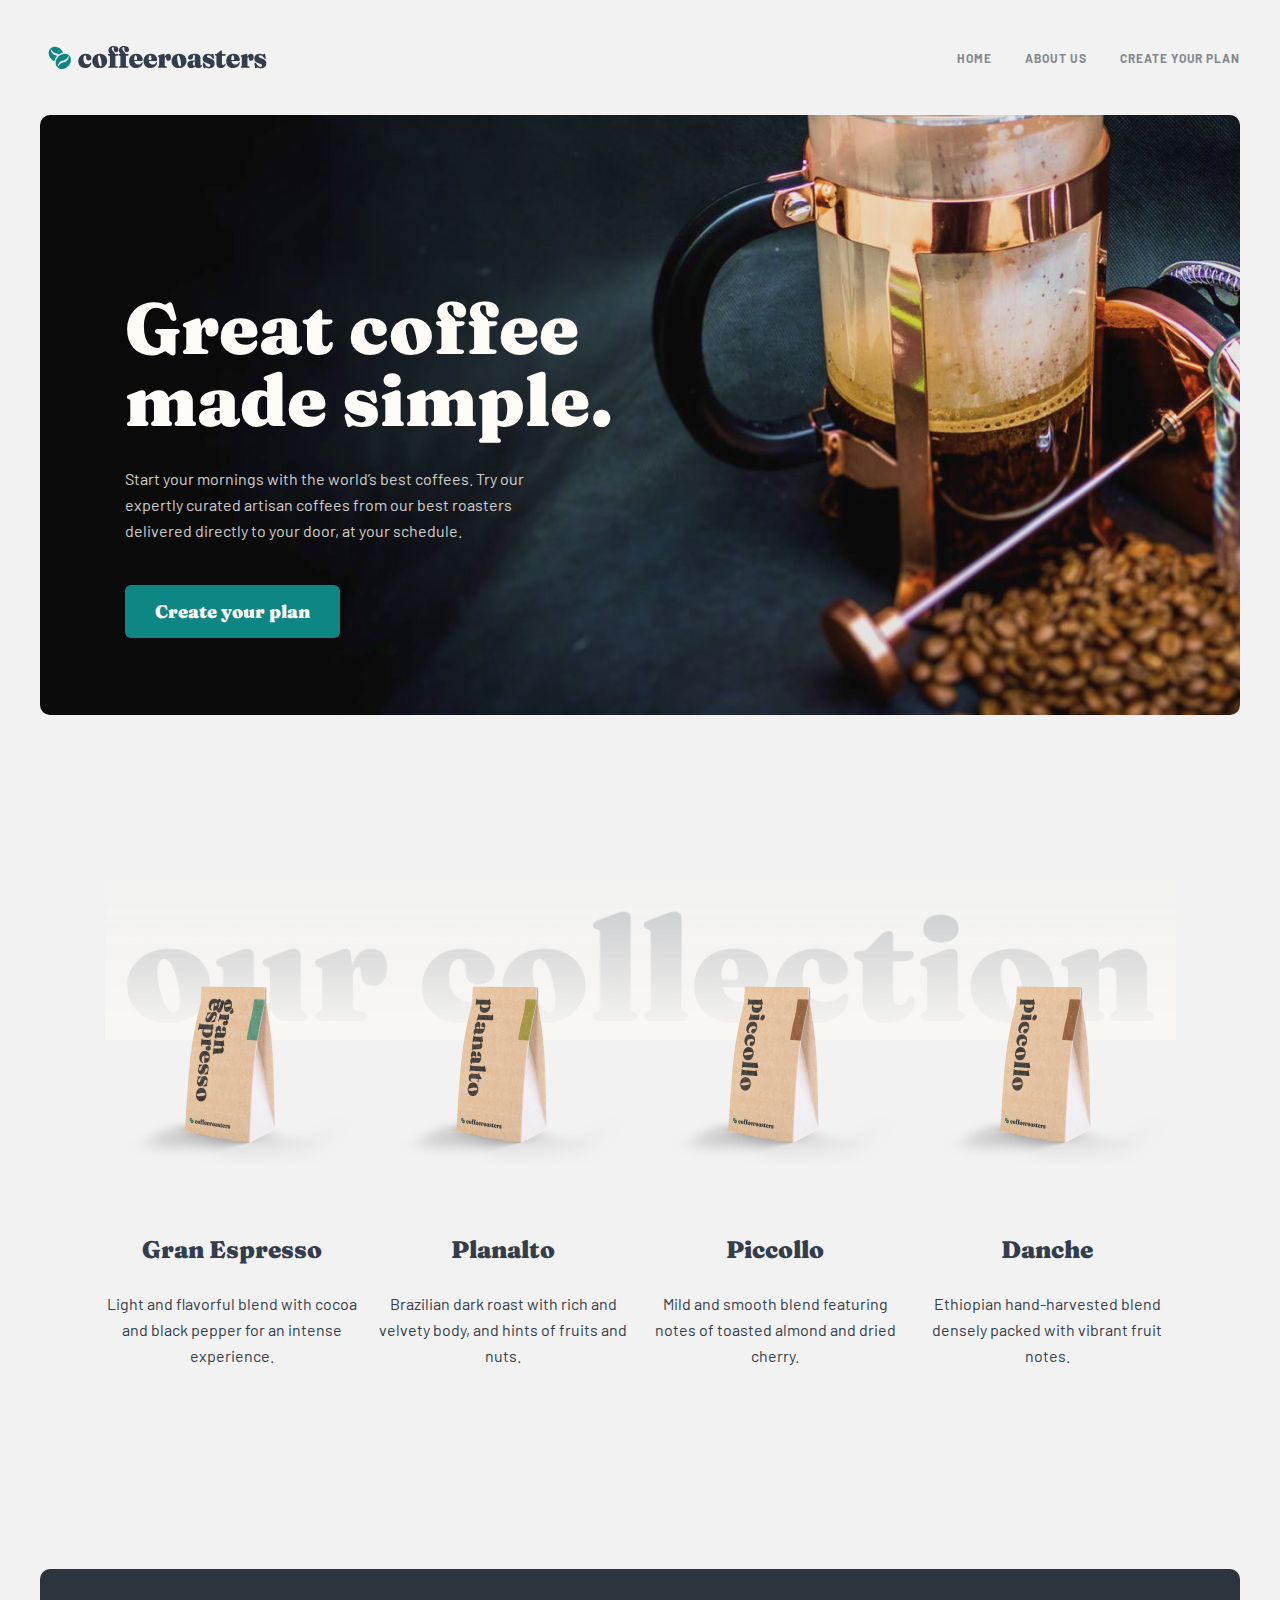
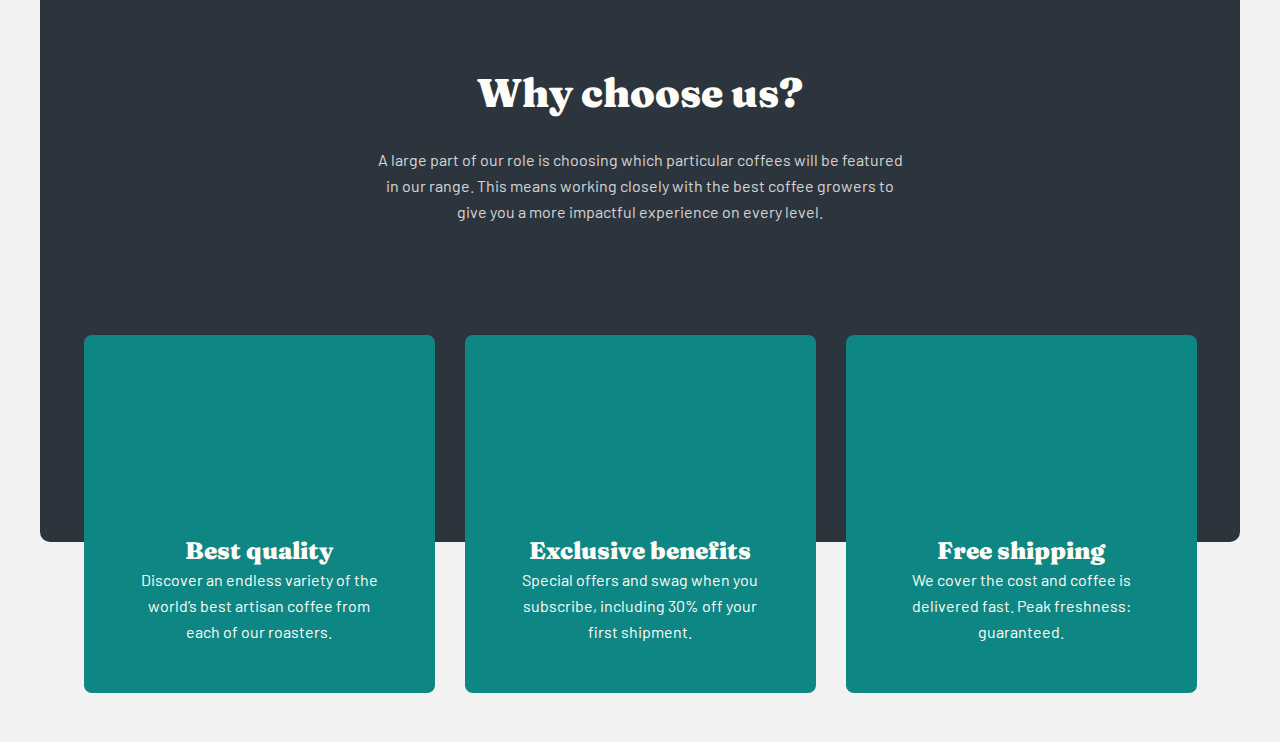
==== index.html @ f2a1e5f5 "Frist commit" ====
<!DOCTYPE html>
<html lang="en">
<head>
    <meta charset="UTF-8">
    <meta http-equiv="X-UA-Compatible" content="IE=edge">
    <meta name="viewport" content="width=device-width, initial-scale=1.0">
    <link rel="stylesheet" href="./css/style.css">
    <title>Document</title>
</head>
<body>
    <header class="side-header">
        <section class="header-section">
            <div class="container">
                <div class="header-container">
                    <div class="header-logo-wrapper">
                        <a class="header-logo-link" href="#"><img class="header-logo-img" src="./image/logo.svg" alt="side logo" width="235" height="25"></a>
                    </div>
        
                    <nav class="header-nav">
                        <ul class="header-list">
                            <li class="header-item"><a class="header-nav-link" href="#">HOME</a></li>
                            <li class="header-item"><a class="header-nav-link" href="#">ABOUT US</a></li>
                            <li class="header-item"><a class="header-nav-link" href="#">Create your plan</a></li>
                        </ul>
                    </nav>
                </div>
            </div>
        </section>
    </header>
    
    <main class="main">
        <section class="hero-section">
            <div class="container">
                <div class="hero-container">
                    <div class="hero-right">
                        <h2 class="hero-heading">Great coffee made simple.</h2>

                        <p class="hero-text">Start your mornings with the world’s best coffees. Try our expertly curated artisan coffees from our best roasters delivered directly to your door, at your schedule.</p>

                        <div class="hero-link-wrapper">
                            <a class="hero-link" href="#">Create your plan</a>
                        </div>
                    </div>
                </div>
            </div>
        </section>

        <section class="collection-section">
            <div class="container">
                <div class="collection-container">
                    <div class="collection-list-wrapper">
                        <div class="collection-bgi-img"></div>

                        <ul class="collection-list">
                            <li class="collection-item">
                                <img class="collection-img" src="./image/gran-e..png" alt="coffe photo" width="255" height="193">
    
                                <div class="collection-wrapper">
                                    <h3 class="collection-heading">Gran Espresso</h3>
    
                                    <p class="collection-text">Light and flavorful blend with cocoa and black pepper for an intense experience.</p>
                                </div>
                            </li>
    
                            <li class="collection-item">
                                <img class="collection-img" src="./image/planalto.png" alt="coffe photo" width="256" height="193">
    
                                <div class="collection-wrapper">
                                    <h3 class="collection-heading">Planalto</h3>
    
                                    <p class="collection-text">Brazilian dark roast with rich and velvety body, and hints of fruits and nuts.</p>
                                </div>
                            </li>
    
                            <li class="collection-item">
                                <img class="collection-img" src="./image/picollo.png" alt="coffe photo" width="256" height="193">
    
                                <div class="collection-wrapper">
                                    <h3 class="collection-heading">Piccollo</h3>
    
                                    <p class="collection-text">Mild and smooth blend featuring notes of toasted almond and dried cherry.</p>
                                </div>
                            </li>
    
                            <li class="collection-item">
                                <img class="collection-img" src="./image/picollo.png" alt="coffe photo" width="256" height="193">
    
                                <div class="collection-wrapper">
                                    <h3 class="collection-heading">Danche</h3>
    
                                    <p class="collection-text">Ethiopian hand-harvested blend densely packed with vibrant fruit notes.</p>
                                </div>
                            </li>
                        </ul>
                    </div>
                </div>
            </div>
        </section>

        <section class="choose-us">
            <div class="container">
                <div class="choose-us-container">
                    <div class="choose-us-wrapper">
                        <h2 class="choose-us-heading">Why choose us?</h2>

                        <p class="choose-us-text">A large part of our role is choosing which particular coffees will be featured in our range. This means working closely with the best coffee growers to give you a more impactful experience on every level.</p>
                    </div>

                    <ul class="choose-us-list">
                        <li class="choose-us-item">
                            <div class="choose-us-item-wrapper">
                                <h3 class="choose-us-item-heading">Best quality</h3>

                                <p class="choose-us-item-text">Discover an endless variety of the world’s best artisan coffee from each of our roasters.</p>
                            </div>
                        </li>

                        <li class="choose-us-item">
                            <div class="choose-us-item-wrapper">
                                <h3 class="choose-us-item-heading">Exclusive benefits</h3>

                                <p class="choose-us-item-text">Special offers and swag when you subscribe, including 30% off your first shipment.</p>
                            </div>
                        </li>

                        <li class="choose-us-item">
                            <div class="choose-us-item-wrapper">
                                <h3 class="choose-us-item-heading">Free shipping</h3>

                                <p class="choose-us-item-text">We cover the cost and coffee is delivered fast. Peak freshness: guaranteed.</p>
                            </div>
                        </li>
                    </ul>
                </div>
            </div>
        </section>
    </main>
</body>
</html>
---- css/style.css ----
*{
     box-sizing: border-box;
 }

@font-face {
    font-family: 'Fraunces';
    font:swap;
    font-style: normal;
    font-weight: 400;
    src: url('../fonts/fraunces-v22-latin-regular.woff2') format('woff2'), 
         url('../fonts/fraunces-v22-latin-regular.woff') format('woff');
  }

  @font-face {
    font-family: 'Fraunces';
    font:swap;
    font-style: normal;
    font-weight: 900;
    src: url('../fonts/fraunces-v22-latin-900.woff2') format('woff2'), 
         url('../fonts/fraunces-v22-latin-900.woff') format('woff');
  }

  @font-face {
     font-family: 'Barlow';
     font: swap;
     font-style: normal;
     font-weight: 700;
     src: url('../fonts/barlow-v12-latin-700.woff2') format('woff2'), 
          url('../fonts/barlow-v12-latin-700.woff') format('woff'); 
   }

  @font-face {
    font-family: 'Barlow';
    font: swap;
    font-style: normal;
    font-weight: 400;
    src: url('../fonts/barlow-v12-latin-regular.woff2') format('woff2'), 
         url('../fonts/barlow-v12-latin-regular.woff') format('woff'); 
  }

  .visual-hidden {
     position: absolute;
     width: 1px;
     height: 1px;
     margin: -1;
     padding: 0;
     overflow: hidden;
     border: 0;
     clip: rect(0 0 0 0);
 }

  body{
     margin: 0;
     padding: 0;
     font-size: 16px;
     overflow-x: hidden;
     background: #F2F2F2;
 }
 
 .container {
     max-width: 1240px;
     margin-left: auto;
     margin-right: auto;
     padding-left: 20px;
     padding-right: 20px;
 }
 
 img{
     vertical-align: middle;
 }


 /*HEADER*/

 .side-header {
}

.header-section {
}

.header-container {
     display: flex;
     justify-content: space-between;
     align-items: center;
     margin-top: 45px;
     margin-bottom: 45px;
}

.header-logo-wrapper {
}

.header-logo-link {
}

.header-logo-img {
}

.header-nav {
}

.header-list {
     width: 283px;
     display: flex;
     align-items: center;
     justify-content: space-between;
     list-style-type: none;
     margin: 0;
     padding: 0;
}

.header-item {
}

.header-nav-link {
     font-family: 'Barlow';
     text-decoration: none;
     font-style: normal;
     font-weight: 700;
     font-size: 12px;
     line-height: 15px;
     color: #83888F;
     letter-spacing: 0.923077px;
     text-transform: uppercase;
}


/*MAIN*/

.main {
}



/*HERO*/

.hero-section {
     margin-bottom: 136px;
}

.hero-container {
     height: 600px;
     background-image: url("./../image/header-bgi.jpg");
     background-repeat: no-repeat;
     padding: 177px 702px 0 85px;
     border-radius: 10px;
}

.hero-right {
     width: 493px;
}

.hero-heading {
     font-family: 'Fraunces';
     font-style: normal;
     font-weight: 900;
     font-size: 72px;
     line-height: 72px;
     color: #FEFCF7;
     margin: 0;
     padding: 0;
     margin-bottom: 30px;
}

.hero-text {
     width: 445px;
     font-family: 'Barlow';
     font-style: normal;
     font-weight: 400;
     font-size: 16px;
     line-height: 26px;
     color: #FEFCF7;
     mix-blend-mode: normal;
     opacity: 0.8;
     margin: 0;
     padding: 0;
     margin-bottom: 55px;
}

.hero-link-wrapper{
     display: block;
}

.hero-link {
     font-family: 'Fraunces';
     text-decoration: none;
     font-style: normal;
     font-weight: 900;
     font-size: 18px;
     line-height: 25px;
     text-align: center;
     color: #FEFCF7;
     background: #0E8784;
     border-radius: 6px;
     padding: 15px 30px;
}



/*COLLECTION*/

.collection-section {
     margin-bottom: 200px;
}

.collection-container{
     padding-left: 64.5px;
     padding-right: 64.5px;
 }

.collection-bgi-img {
}

.collection-list-wrapper{
     background-image: url("./../image/bgi-text.png");
     background-color: #F2F2F2;
     background-repeat: no-repeat;
     background-size: contain;
     padding-top: 120px;
}

.collection-list {
     display: flex;
     justify-content: space-between;
     align-items: center;
     list-style-type: none;
     margin: 0;
     padding: 0;
}

.collection-item {
}

.collection-wrapper{
     width: 255px;
     display: flex;
     flex-direction: column;
     align-items: center;
}

.collection-img{
     margin-bottom: 70px;
}

.collection-heading {
     font-family: 'Fraunces';
     font-style: normal;
     font-weight: 900;
     font-size: 24px;
     line-height: 32px;
     color: #333D4B;
     margin: 0;
     padding: 0;
     margin-bottom: 25px;
}

.collection-text {
     font-family: 'Barlow';
     font-style: normal;
     font-weight: 400;
     font-size: 16px;
     line-height: 26px;
     text-align: center;
     color: #333D4B;
     margin: 0;
     padding: 0;
}


/*CHOOSE US*/

.choose-us {
     margin-bottom: 200px;
}

.choose-us-container {
     position: relative;
}

.choose-us-wrapper{
     position: relative;
     display: flex;
     flex-direction: column;
     align-items: center;
     z-index: 1;
     padding-top: 100px;
     padding-bottom: 317px;
     color: #FEFCF7;
     background-color: #2c343e;
     border-radius: 10px;
}

.choose-us-heading {
     font-family: 'Fraunces';
     font-style: normal;
     font-weight: 900;
     font-size: 40px;
     line-height: 48px;
     color: #FEFCF7;
     margin: 0;
     padding: 0;
     margin-bottom: 30px;
}


.choose-us-text {
     width: 540px;
     font-family: 'Barlow';
     font-style: normal;
     font-weight: 400;
     font-size: 16px;
     line-height: 26px;
     color: #FEFCF7;
     text-align: center;
     mix-blend-mode: normal;
     opacity: 0.8;
     margin: 0;
     padding: 0;
}

.choose-us-list {
     width: 1110px;
     position: absolute;
     z-index: 1;
     width: 100%;
     bottom: -151px;
     display: flex;
     justify-content: center;
     list-style-type: none;
     margin: 0;
     padding: 0;
}

.choose-us-item {
     background: #0E8784;
     border-radius: 8px;
     margin-right: 30px;
}

.choose-us-item:nth-child(3) {
     margin: 0;
}

.choose-us-item-wrapper{
     padding: 200px 48px 48px 48px;
}

.choose-us-item-heading {
     font-family: 'Fraunces';
     font-style: normal;
     font-weight: 900;
     font-size: 24px;
     line-height: 32px;
     text-align: center;
     color: #FEFCF7;
     margin: 0;
     padding: 0;
}

.choose-us-item-text {
     width: 255px;
     font-family: 'Barlow';
     font-style: normal;
     font-weight: 400;
     font-size: 16px;
     line-height: 26px;
     text-align: center;
     color: #FEFCF7;
     margin: 0;
     padding: 0;
}
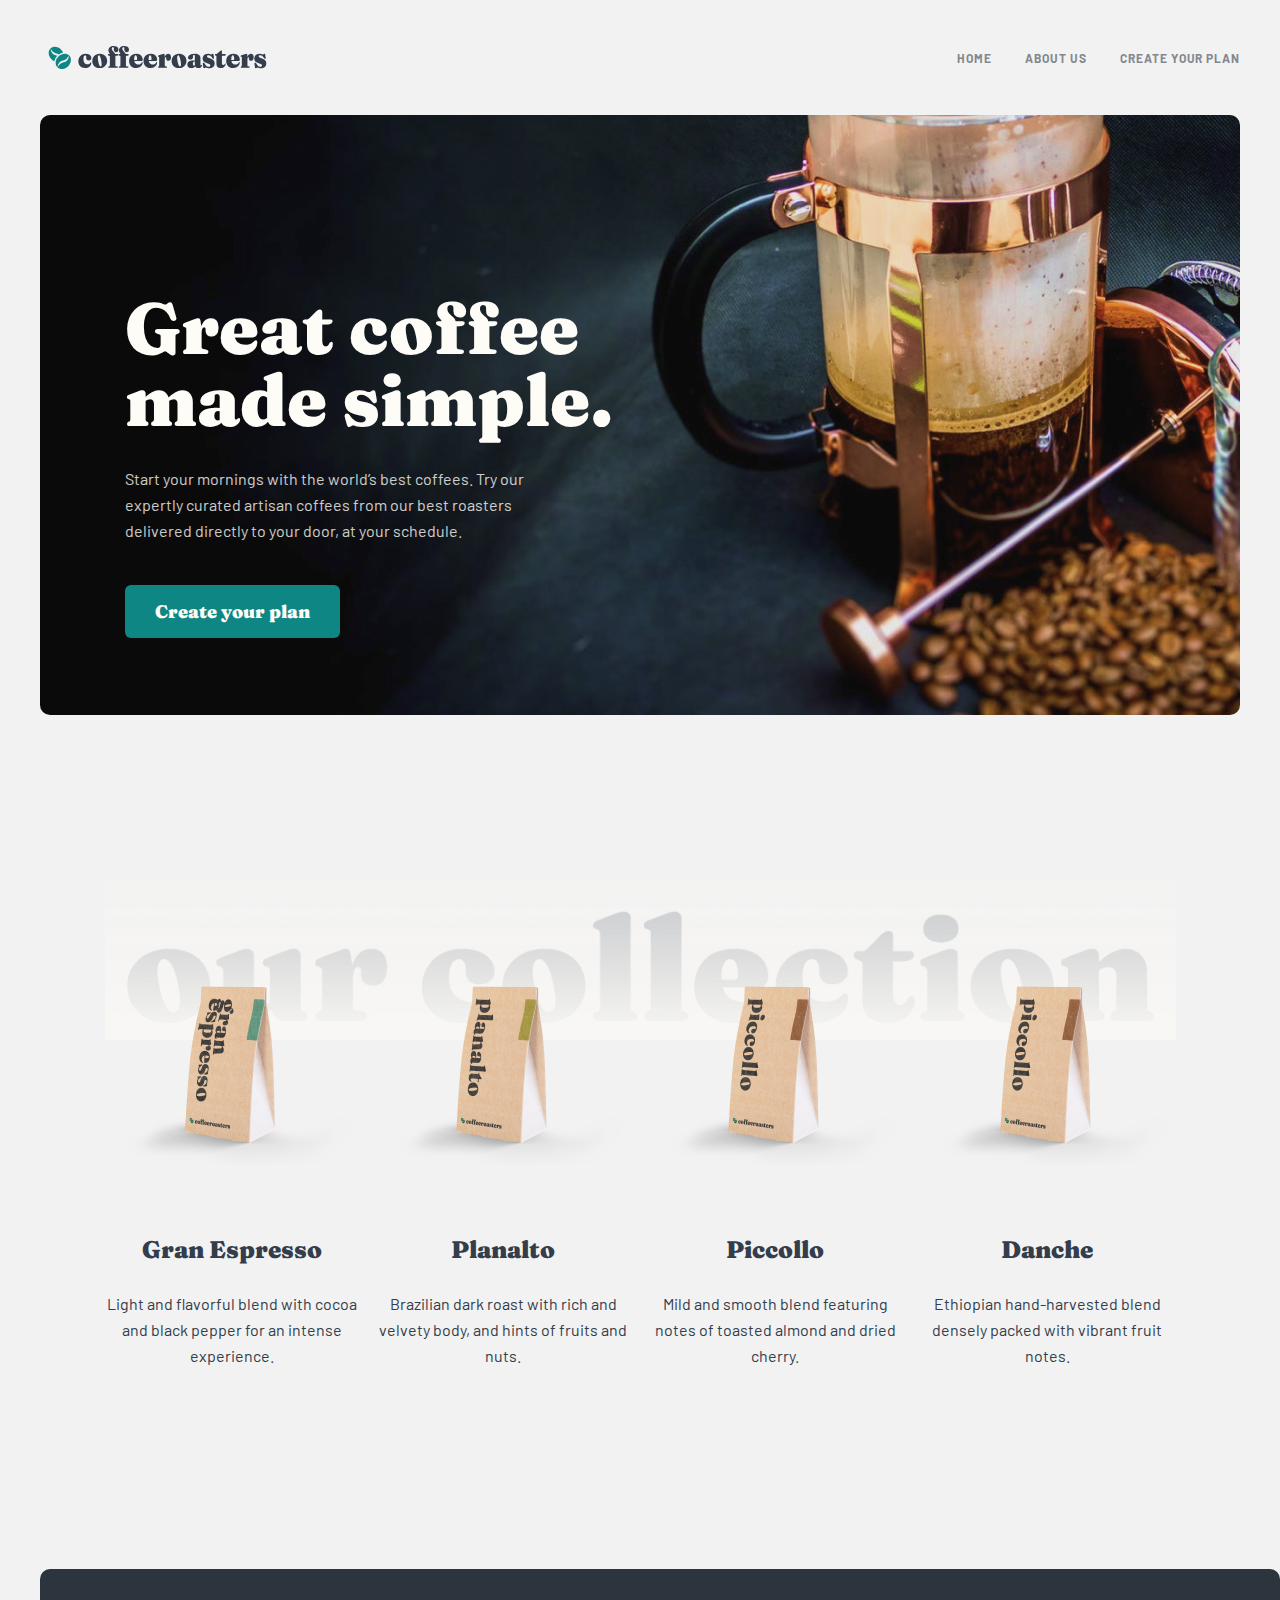
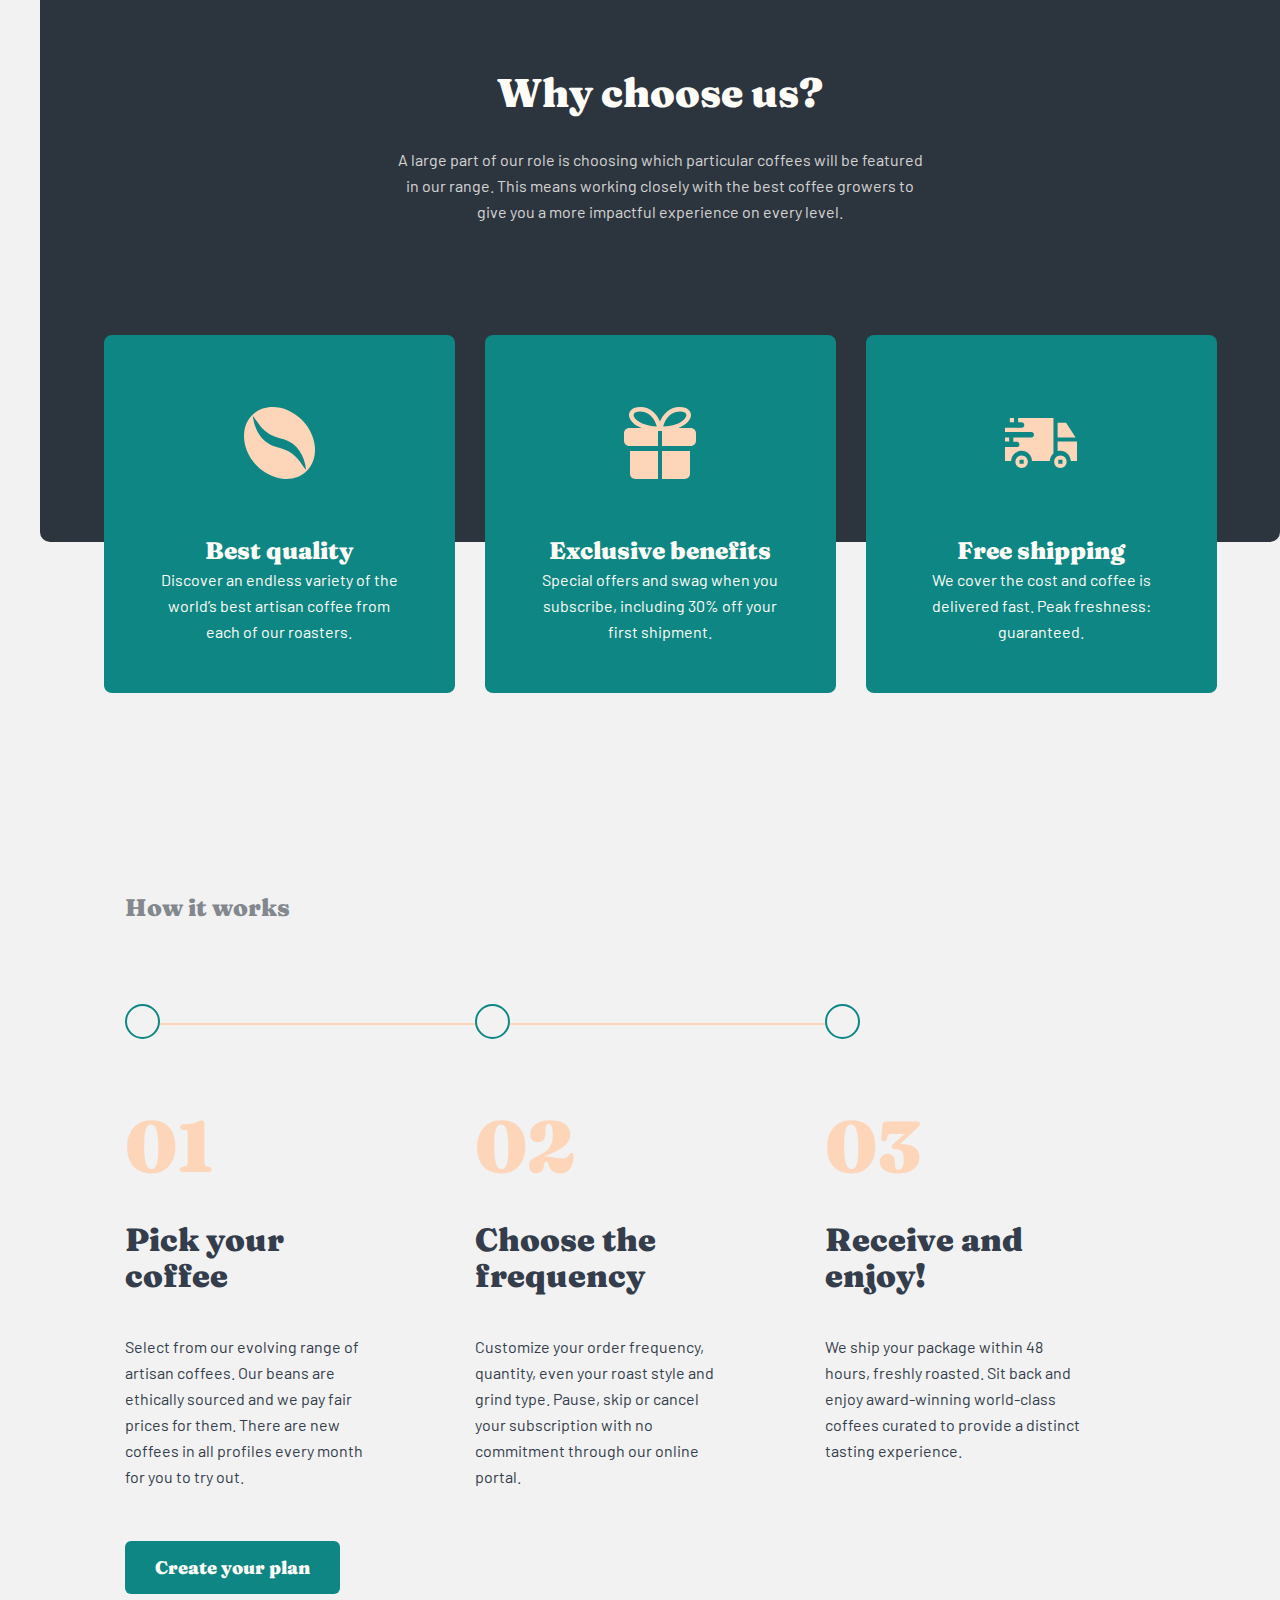
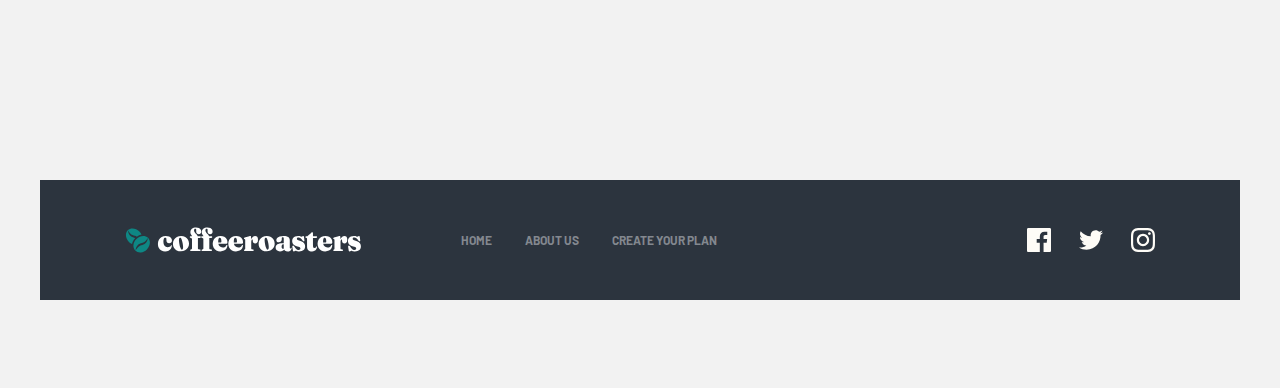
==== commit 6e850aa5: "Coffe frist page" ====
--- a/index.html
+++ b/index.html
@@ -1,5 +1,6 @@
 <!DOCTYPE html>
 <html lang="en">
+
 <head>
     <meta charset="UTF-8">
     <meta http-equiv="X-UA-Compatible" content="IE=edge">
@@ -7,88 +8,102 @@
     <link rel="stylesheet" href="./css/style.css">
     <title>Document</title>
 </head>
+
 <body>
-    <header class="side-header">
-        <section class="header-section">
-            <div class="container">
-                <div class="header-container">
-                    <div class="header-logo-wrapper">
-                        <a class="header-logo-link" href="#"><img class="header-logo-img" src="./image/logo.svg" alt="side logo" width="235" height="25"></a>
-                    </div>
-        
-                    <nav class="header-nav">
-                        <ul class="header-list">
-                            <li class="header-item"><a class="header-nav-link" href="#">HOME</a></li>
-                            <li class="header-item"><a class="header-nav-link" href="#">ABOUT US</a></li>
-                            <li class="header-item"><a class="header-nav-link" href="#">Create your plan</a></li>
+    <header class="header">
+        <section class="header__section">
+            <div class="container">
+                <div class="header__container">
+                    <div class="header__logo-wrapper">
+                        <a class="header__logo-link" href="#"><img class="header__logo-img" src="./image/logo.svg"
+                                alt="side logo" width="235" height="25"></a>
+                    </div>
+
+                    <nav class="header__nav">
+                        <ul class="header__list">
+                            <li class="header__item"><a class="header__nav-link" href="#">HOME</a></li>
+                            <li class="header__item"><a class="header__nav-link" href="#">ABOUT US</a></li>
+                            <li class="header__item"><a class="header__nav-link" href="#">Create your plan</a></li>
                         </ul>
                     </nav>
                 </div>
             </div>
         </section>
     </header>
-    
+
     <main class="main">
-        <section class="hero-section">
-            <div class="container">
-                <div class="hero-container">
-                    <div class="hero-right">
-                        <h2 class="hero-heading">Great coffee made simple.</h2>
-
-                        <p class="hero-text">Start your mornings with the world’s best coffees. Try our expertly curated artisan coffees from our best roasters delivered directly to your door, at your schedule.</p>
-
-                        <div class="hero-link-wrapper">
-                            <a class="hero-link" href="#">Create your plan</a>
+        <section class="hero__section">
+            <div class="container">
+                <div class="hero__container">
+                    <div class="hero__right">
+                        <h2 class="hero__heading">Great coffee made simple.</h2>
+
+                        <p class="hero__text">Start your mornings with the world’s best coffees. Try our expertly
+                            curated artisan coffees from our best roasters delivered directly to your door, at your
+                            schedule.
+                        </p>
+
+                        <div class="hero__link-wrapper">
+                            <a class="side-btn hero__link" href="#">Create your plan</a>
                         </div>
                     </div>
                 </div>
             </div>
         </section>
 
-        <section class="collection-section">
-            <div class="container">
-                <div class="collection-container">
-                    <div class="collection-list-wrapper">
-                        <div class="collection-bgi-img"></div>
-
-                        <ul class="collection-list">
-                            <li class="collection-item">
-                                <img class="collection-img" src="./image/gran-e..png" alt="coffe photo" width="255" height="193">
-    
-                                <div class="collection-wrapper">
-                                    <h3 class="collection-heading">Gran Espresso</h3>
-    
-                                    <p class="collection-text">Light and flavorful blend with cocoa and black pepper for an intense experience.</p>
-                                </div>
-                            </li>
-    
-                            <li class="collection-item">
-                                <img class="collection-img" src="./image/planalto.png" alt="coffe photo" width="256" height="193">
-    
-                                <div class="collection-wrapper">
-                                    <h3 class="collection-heading">Planalto</h3>
-    
-                                    <p class="collection-text">Brazilian dark roast with rich and velvety body, and hints of fruits and nuts.</p>
-                                </div>
-                            </li>
-    
-                            <li class="collection-item">
-                                <img class="collection-img" src="./image/picollo.png" alt="coffe photo" width="256" height="193">
-    
-                                <div class="collection-wrapper">
-                                    <h3 class="collection-heading">Piccollo</h3>
-    
-                                    <p class="collection-text">Mild and smooth blend featuring notes of toasted almond and dried cherry.</p>
-                                </div>
-                            </li>
-    
-                            <li class="collection-item">
-                                <img class="collection-img" src="./image/picollo.png" alt="coffe photo" width="256" height="193">
-    
-                                <div class="collection-wrapper">
-                                    <h3 class="collection-heading">Danche</h3>
-    
-                                    <p class="collection-text">Ethiopian hand-harvested blend densely packed with vibrant fruit notes.</p>
+        <section class="collection__section">
+            <div class="container">
+                <div class="collection__container">
+                    <div class="collection__list-wrapper">
+                        <div class="collection__bgi-img"></div>
+
+                        <ul class="collection__list">
+                            <li class="collection__item">
+                                <img class="collection__img" src="./image/gran-e..png" alt="coffe photo" width="255"
+                                    height="193">
+
+                                <div class="collection__wrapper">
+                                    <h3 class="collection__heading">Gran Espresso</h3>
+
+                                    <p class="collection__text">Light and flavorful blend with cocoa and black pepper
+                                        for an intense experience.</p>
+                                </div>
+                            </li>
+
+                            <li class="collection__item">
+                                <img class="collection__img" src="./image/planalto.png" alt="coffe photo" width="256"
+                                    height="193">
+
+                                <div class="collection__wrapper">
+                                    <h3 class="collection__heading">Planalto</h3>
+
+                                    <p class="collection__text">Brazilian dark roast with rich and velvety body, and
+                                        hints of fruits and nuts.
+                                    </p>
+                                </div>
+                            </li>
+
+                            <li class="collection__item">
+                                <img class="collection__img" src="./image/picollo.png" alt="coffe photo" width="256"
+                                    height="193">
+
+                                <div class="collection__wrapper">
+                                    <h3 class="collection__heading">Piccollo</h3>
+
+                                    <p class="collection__text">Mild and smooth blend featuring notes of toasted almond
+                                        and dried cherry.</p>
+                                </div>
+                            </li>
+
+                            <li class="collection__item">
+                                <img class="collection__img" src="./image/picollo.png" alt="coffe photo" width="256"
+                                    height="193">
+
+                                <div class="collection__wrapper">
+                                    <h3 class="collection__heading">Danche</h3>
+
+                                    <p class="collection__text">Ethiopian hand-harvested blend densely packed with
+                                        vibrant fruit notes.</p>
                                 </div>
                             </li>
                         </ul>
@@ -97,43 +112,150 @@
             </div>
         </section>
 
-        <section class="choose-us">
-            <div class="container">
-                <div class="choose-us-container">
-                    <div class="choose-us-wrapper">
-                        <h2 class="choose-us-heading">Why choose us?</h2>
-
-                        <p class="choose-us-text">A large part of our role is choosing which particular coffees will be featured in our range. This means working closely with the best coffee growers to give you a more impactful experience on every level.</p>
-                    </div>
-
-                    <ul class="choose-us-list">
-                        <li class="choose-us-item">
-                            <div class="choose-us-item-wrapper">
-                                <h3 class="choose-us-item-heading">Best quality</h3>
-
-                                <p class="choose-us-item-text">Discover an endless variety of the world’s best artisan coffee from each of our roasters.</p>
-                            </div>
-                        </li>
-
-                        <li class="choose-us-item">
-                            <div class="choose-us-item-wrapper">
-                                <h3 class="choose-us-item-heading">Exclusive benefits</h3>
-
-                                <p class="choose-us-item-text">Special offers and swag when you subscribe, including 30% off your first shipment.</p>
-                            </div>
-                        </li>
-
-                        <li class="choose-us-item">
-                            <div class="choose-us-item-wrapper">
-                                <h3 class="choose-us-item-heading">Free shipping</h3>
-
-                                <p class="choose-us-item-text">We cover the cost and coffee is delivered fast. Peak freshness: guaranteed.</p>
+        <section class="choose">
+            <div class="container">
+                <div class="choose__container">
+                    <div class="choose__wrapper">
+                        <h2 class="choose__heading">Why choose us?</h2>
+
+                        <p class="choose__text">A large part of our role is choosing which particular coffees will be
+                            featured in our range. This means working closely with the best coffee growers to give you a
+                            more impactful experience on every level.</p>
+                    </div>
+
+                    <ul class="choose__list">
+                        <li class="choose__item">
+                            <div class="choose__item-wrapper">
+                                <h3 class="choose__item-heading">Best quality</h3>
+
+                                <p class="choose__item-text">Discover an endless variety of the world’s best artisan
+                                    coffee from each of our roasters.</p>
+                            </div>
+                        </li>
+
+                        <li class="choose__item">
+                            <div class="choose__item-wrapper">
+                                <h3 class="choose__item-heading">Exclusive benefits</h3>
+
+                                <p class="choose__item-text">Special offers and swag when you subscribe, including 30%
+                                    off your first shipment.</p>
+                            </div>
+                        </li>
+
+                        <li class="choose__item">
+                            <div class="choose__item-wrapper">
+                                <h3 class="choose__item-heading">Free shipping</h3>
+
+                                <p class="choose__item-text">We cover the cost and coffee is delivered fast. Peak
+                                    freshness: guaranteed.</p>
                             </div>
                         </li>
                     </ul>
                 </div>
             </div>
         </section>
+
+        <section class="howwork__section">
+            <div class="container">
+                <div class="howwork__container">
+                    <h2 class="howwork__heading">How it works</h2>
+                    <ul class="howwork__list">
+                        <li class="howwork__item">
+                            <div class="howwork__step-img"></div>
+
+                            <div class="howwork__item-wrapper">
+                                <span class="howwork__item-span">01</span>
+
+                                <h3 class="howwork__item-heading">Pick your coffee</h3>
+
+                                <p class="howwork__item-text">
+                                    Select from our evolving range of artisan coffees. Our beans are ethically sourced
+                                    and we pay fair prices for them. There are new coffees in all profiles every month
+                                    for you to try out.
+                                </p>
+                            </div>
+                        </li>
+
+                        <li class="howwork__item">
+                            <div class="howwork__step-img"></div>
+
+                            <div class="howwork__item-wrapper">
+                                <span class="howwork__item-span">02</span>
+
+                                <h3 class="howwork__item-heading">Choose the frequency</h3>
+
+                                <p class="howwork__item-text">
+                                    Customize your order frequency, quantity, even your roast style and grind type.
+                                    Pause, skip or cancel your subscription with no commitment through our online
+                                    portal.
+                                </p>
+                            </div>
+                        </li>
+
+                        <li class="howwork__item">
+                            <div class="howwork__step-img"></div>
+
+                            <div class="howwork__item-wrapper">
+                                <span class="howwork__item-span">03</span>
+
+                                <h3 class="howwork__item-heading">Receive and enjoy!</h3>
+
+                                <p class="howwork__item-text">
+                                    We ship your package within 48 hours, freshly roasted. Sit back and enjoy
+                                    award-winning world-class coffees curated to provide a distinct tasting experience.
+                                </p>
+                            </div>
+                        </li>
+                    </ul>
+                    <a class="side-btn howwork__link " href="#">Create your plan</a>
+                </div>
+            </div>
+        </section>
     </main>
+
+    <footer class="footer">
+        <section class="footer__section">
+            <div class="container">
+                <div class="footer__container">
+                    <div class="footer__left">
+                        <a class="header__logo-link" href="#">
+                            <img class="footer__logo-img" src="./image/footer__logo.svg" alt="side logo" width="236" height="26">
+                        </a>
+    
+                        <nav class="footer__nav">
+                            <ul class="footer__list">
+                                <li class="footer__item">
+                                    <a class="footer__left-link" href="#">HOME</a>
+                                </li>
+    
+                                <li class="footer__item">
+                                    <a class="footer__left-link" href="#">ABOUT US</a>
+                                </li>
+    
+                                <li class="footer__item">
+                                    <a class="footer__left-link" href="#">Create your plan</a>
+                                </li>
+                            </ul>
+                        </nav>
+                    </div>
+    
+                    <div class="footer__right">
+                        <a class="footer__right-link" href="#">
+                            <img class="footer__right-img" src="./image/facebook.svg" alt="facebook link" width="24" height="24">
+                        </a>
+    
+                        <a class="footer__right-link" href="#">
+                            <img class="footer__right-img" src="./image/twitter.svg" alt="twitter link" width="24" height="20">
+                        </a>
+    
+                        <a class="footer__right-link" href="#">
+                            <img class="footer__right-img" src="./image/Shape.svg" alt="instagram link" width="24" height="24">
+                        </a>
+                    </div>
+                </div>
+            </div>
+        </section>
+    </footer>
 </body>
+
 </html>--- a/css/style.css
+++ b/css/style.css
@@ -72,13 +72,13 @@
 
  /*HEADER*/
 
- .side-header {
-}
-
-.header-section {
-}
-
-.header-container {
+ header {
+}
+
+.header__section {
+}
+
+.header__container {
      display: flex;
      justify-content: space-between;
      align-items: center;
@@ -86,19 +86,19 @@
      margin-bottom: 45px;
 }
 
-.header-logo-wrapper {
-}
-
-.header-logo-link {
-}
-
-.header-logo-img {
-}
-
-.header-nav {
-}
-
-.header-list {
+.header__logo-wrapper {
+}
+
+.header__logo-link {
+}
+
+.header__logo-img {
+}
+
+.header__nav {
+}
+
+.header__list {
      width: 283px;
      display: flex;
      align-items: center;
@@ -108,10 +108,10 @@
      padding: 0;
 }
 
-.header-item {
-}
-
-.header-nav-link {
+.header__item {
+}
+
+.header__nav-link {
      font-family: 'Barlow';
      text-decoration: none;
      font-style: normal;
@@ -133,11 +133,11 @@
 
 /*HERO*/
 
-.hero-section {
+.hero__section {
      margin-bottom: 136px;
 }
 
-.hero-container {
+.hero__container {
      height: 600px;
      background-image: url("./../image/header-bgi.jpg");
      background-repeat: no-repeat;
@@ -145,11 +145,11 @@
      border-radius: 10px;
 }
 
-.hero-right {
+.hero__right {
      width: 493px;
 }
 
-.hero-heading {
+.hero__heading {
      font-family: 'Fraunces';
      font-style: normal;
      font-weight: 900;
@@ -161,7 +161,7 @@
      margin-bottom: 30px;
 }
 
-.hero-text {
+.hero__text {
      width: 445px;
      font-family: 'Barlow';
      font-style: normal;
@@ -176,11 +176,11 @@
      margin-bottom: 55px;
 }
 
-.hero-link-wrapper{
+.hero__link-wrapper{
      display: block;
 }
 
-.hero-link {
+.side-btn {
      font-family: 'Fraunces';
      text-decoration: none;
      font-style: normal;
@@ -198,19 +198,19 @@
 
 /*COLLECTION*/
 
-.collection-section {
+.collection__section {
      margin-bottom: 200px;
 }
 
-.collection-container{
+.collection__container{
      padding-left: 64.5px;
      padding-right: 64.5px;
  }
 
-.collection-bgi-img {
-}
-
-.collection-list-wrapper{
+.collection__bgi-img {
+}
+
+.collection__list-wrapper{
      background-image: url("./../image/bgi-text.png");
      background-color: #F2F2F2;
      background-repeat: no-repeat;
@@ -218,7 +218,7 @@
      padding-top: 120px;
 }
 
-.collection-list {
+.collection__list {
      display: flex;
      justify-content: space-between;
      align-items: center;
@@ -227,21 +227,21 @@
      padding: 0;
 }
 
-.collection-item {
-}
-
-.collection-wrapper{
+.collection__item {
+}
+
+.collection__wrapper{
      width: 255px;
      display: flex;
      flex-direction: column;
      align-items: center;
 }
 
-.collection-img{
+.collection__img{
      margin-bottom: 70px;
 }
 
-.collection-heading {
+.collection__heading {
      font-family: 'Fraunces';
      font-style: normal;
      font-weight: 900;
@@ -253,7 +253,7 @@
      margin-bottom: 25px;
 }
 
-.collection-text {
+.collection__text {
      font-family: 'Barlow';
      font-style: normal;
      font-weight: 400;
@@ -268,15 +268,16 @@
 
 /*CHOOSE US*/
 
-.choose-us {
-     margin-bottom: 200px;
-}
-
-.choose-us-container {
+.choose {
+     margin-bottom: 350px;
+}
+
+.choose__container {
+     width: 1240px;
      position: relative;
 }
 
-.choose-us-wrapper{
+.choose__wrapper{
      position: relative;
      display: flex;
      flex-direction: column;
@@ -289,7 +290,7 @@
      border-radius: 10px;
 }
 
-.choose-us-heading {
+.choose__heading {
      font-family: 'Fraunces';
      font-style: normal;
      font-weight: 900;
@@ -302,7 +303,7 @@
 }
 
 
-.choose-us-text {
+.choose__text {
      width: 540px;
      font-family: 'Barlow';
      font-style: normal;
@@ -317,7 +318,7 @@
      padding: 0;
 }
 
-.choose-us-list {
+.choose__list {
      width: 1110px;
      position: absolute;
      z-index: 1;
@@ -330,21 +331,42 @@
      padding: 0;
 }
 
-.choose-us-item {
+.choose__item {
      background: #0E8784;
      border-radius: 8px;
      margin-right: 30px;
 }
 
-.choose-us-item:nth-child(3) {
-     margin: 0;
-}
-
-.choose-us-item-wrapper{
+.choose__item:nth-child(1) {
+     background-image: url("./../image/coffee-bean.svg");
+     background-repeat: no-repeat;
+     background-position-x: center;
+     background-position-y: 72px;
+}
+
+.choose__item:nth-child(2) {
+     background-image: url("./../image/prize.svg");
+     background-repeat: no-repeat;
+     background-position-x: center;
+     background-position-y: 72px;
+}
+
+.choose__item:nth-child(3) {
+     background-image: url("./../image/car.svg");
+     background-repeat: no-repeat;
+     background-position-x: center;
+     background-position-y: 83px;
+}
+
+.choose__item:last-child {
+     margin: 0;
+}
+
+.choose__item-wrapper{
      padding: 200px 48px 48px 48px;
 }
 
-.choose-us-item-heading {
+.choose__item-heading {
      font-family: 'Fraunces';
      font-style: normal;
      font-weight: 900;
@@ -356,7 +378,7 @@
      padding: 0;
 }
 
-.choose-us-item-text {
+.choose__item-text {
      width: 255px;
      font-family: 'Barlow';
      font-style: normal;
@@ -367,4 +389,192 @@
      color: #FEFCF7;
      margin: 0;
      padding: 0;
+}
+
+
+
+/*HOW IT WORKS*/
+
+.howwork__section {
+     margin-bottom: 200px;
+}
+
+.howwork__container {
+     margin-right: 85px;
+     margin-left: 85px;
+}
+
+.howwork__heading {
+     font-family: 'Fraunces';
+     font-style: normal;
+     font-weight: 900;
+     font-size: 24px;
+     line-height: 32px;
+     color: #83888F;
+     margin: 0;
+     padding: 0;
+     margin-bottom: 80px;
+}
+
+.howwork__list {
+     display: flex;
+     align-items: flex-start;
+     list-style-type: none;
+     margin: 0;
+     padding: 0;
+     margin-bottom: 65px;
+}
+
+.howwork__item {
+     width: 380px;
+}
+
+.howwork__step-img {
+     position: relative;
+     margin-bottom: 67px;
+}
+
+.howwork__step-img::before {
+     content: "";
+     top: 0;
+     display: inline-block;
+     width: 31px;
+     height: 31px;
+     border: 2px solid #0E8784;
+     background: #F2F2F2;
+     border-radius: 50%;
+     z-index: 1;
+}
+
+.howwork__step-img::after {
+     content: "";
+     position: absolute;
+     top: 50%;
+     transform: translateY(-50%);
+     display: inline-block;
+     width: 100%;
+     height: 2px;
+     background-color: #FDD6BA;
+}
+
+.howwork__item:last-child .howwork__step-img::after {
+     display: none;
+}
+
+.howwork__item-wrapper {
+     padding-right: 95px;
+}
+
+.howwork__item-span {
+     display: inline-block;
+     font-family: 'Fraunces';
+     font-style: normal;
+     font-weight: 900;
+     font-size: 72px;
+     line-height: 72px;
+     color: #FDD6BA;
+     margin-bottom: 40px;
+}
+
+.howwork__item-heading {
+     width: 255px;
+     font-family: 'Fraunces';
+     font-style: normal;
+     font-weight: 900;
+     font-size: 32px;
+     line-height: 36px;
+     color: #333D4B;
+     margin: 0;
+     padding: 0;
+     margin-bottom: 40px;
+}
+
+.howwork__item-text {
+     font-family: 'Barlow';
+     font-style: normal;
+     font-weight: 400;
+     font-size: 16px;
+     line-height: 26px;
+     color: #333D4B;
+     margin: 0;
+     padding: 0;
+}
+
+.side-btn {
+}
+
+.howwork__link {
+}
+
+
+
+
+/*FOOTER*/
+
+.footer {
+}
+
+.footer__section {
+}
+
+.footer__container {
+     display: flex;
+     justify-content: space-between;
+     align-items: center;
+     background: #2C343E;
+     padding: 47px 85px;
+     margin-bottom: 88px;
+}
+
+.footer__left {
+     display: flex;
+     align-items: center;
+}
+
+.header__logo-link {
+}
+
+.footer__logo-img {
+}
+
+.footer__nav {
+}
+
+.footer__list {
+     width: 283px;
+     display: flex;
+     align-items: center;
+     list-style-type: none;
+     margin: 0;
+     padding: 0;
+     margin-left: 100px;
+}
+
+.footer__item:not(:last-child) {
+     margin-right: 33px;
+}
+
+.footer__left-link {
+     text-decoration: none;
+     font-family: 'Barlow';
+     font-style: normal;
+     font-weight: 700;
+     font-size: 12px;
+     line-height: 15px;
+     text-transform: uppercase;
+     color: #83888F;
+}
+
+.footer__right {
+}
+
+.footer__right-link {
+     text-decoration: none;
+}
+
+.footer__right-link:not(:last-child) {
+     margin-right: 24px;
+}
+
+.footer__right-img {
 }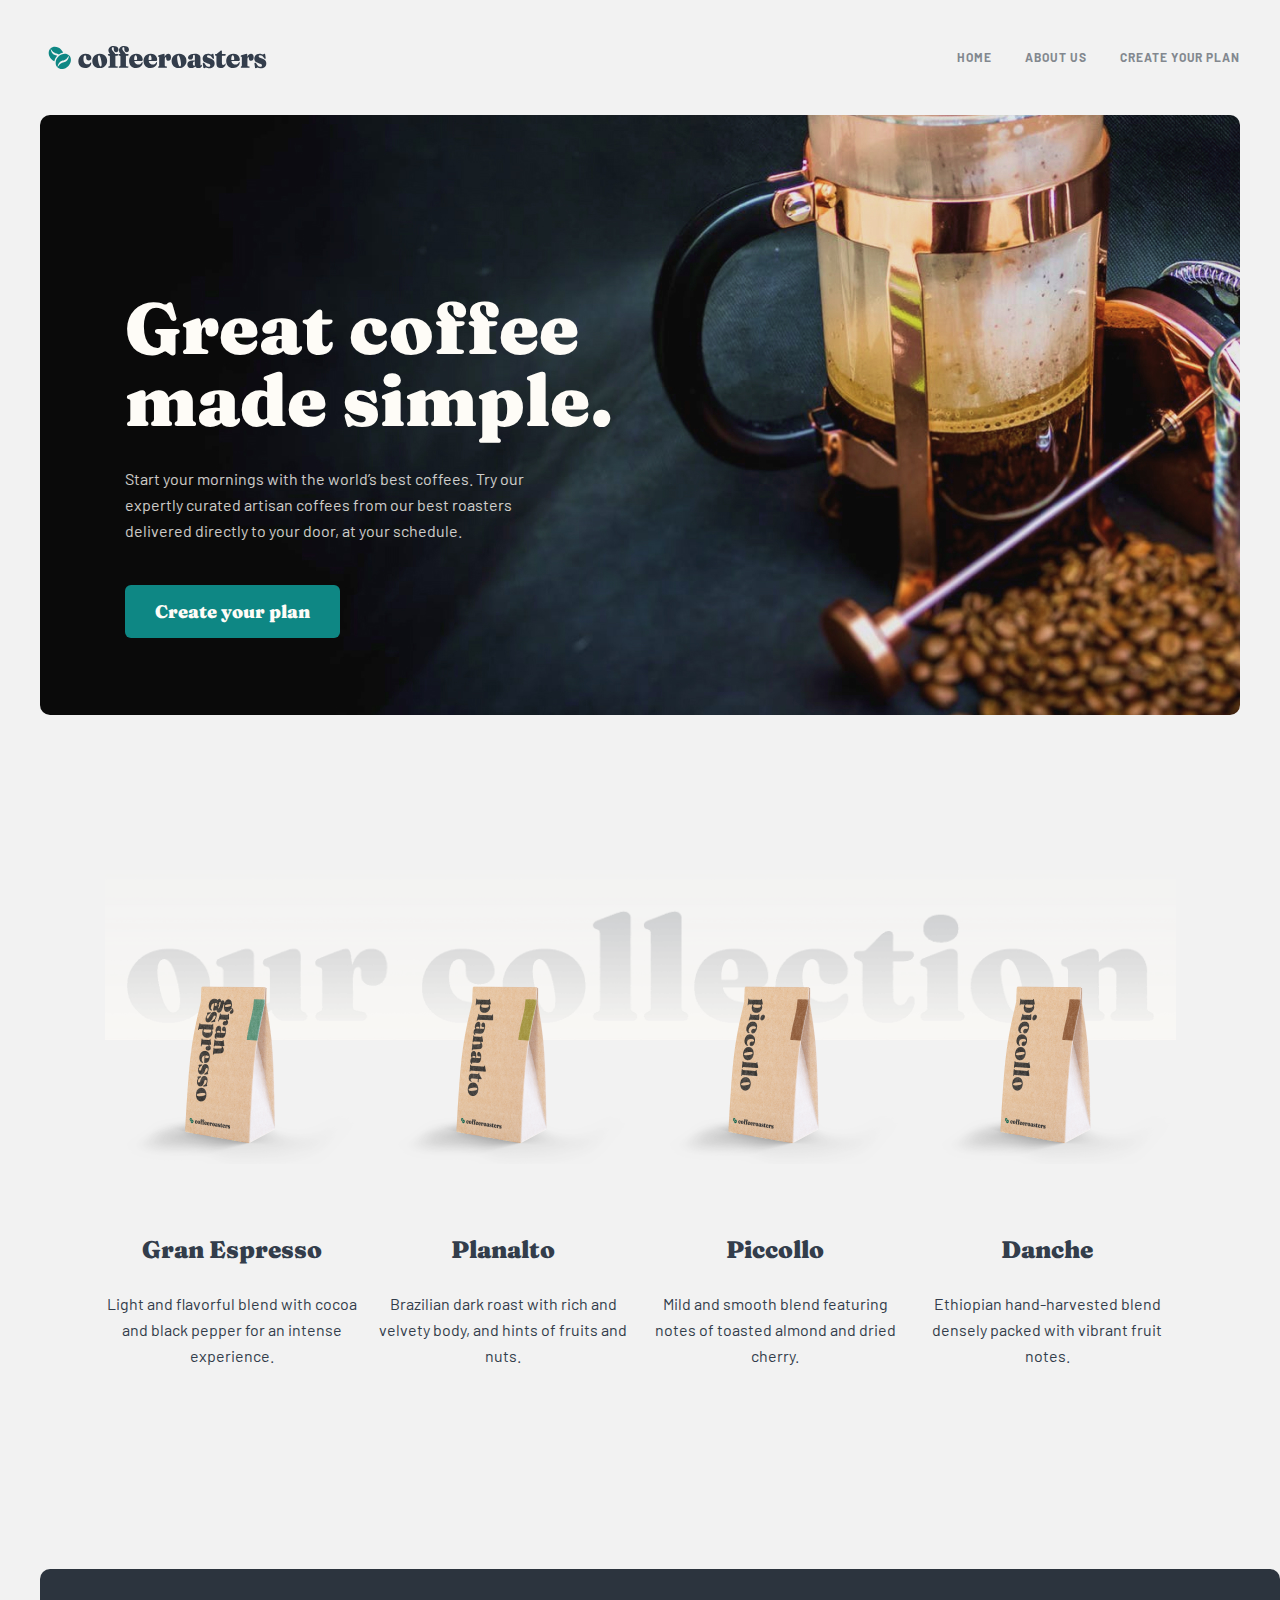
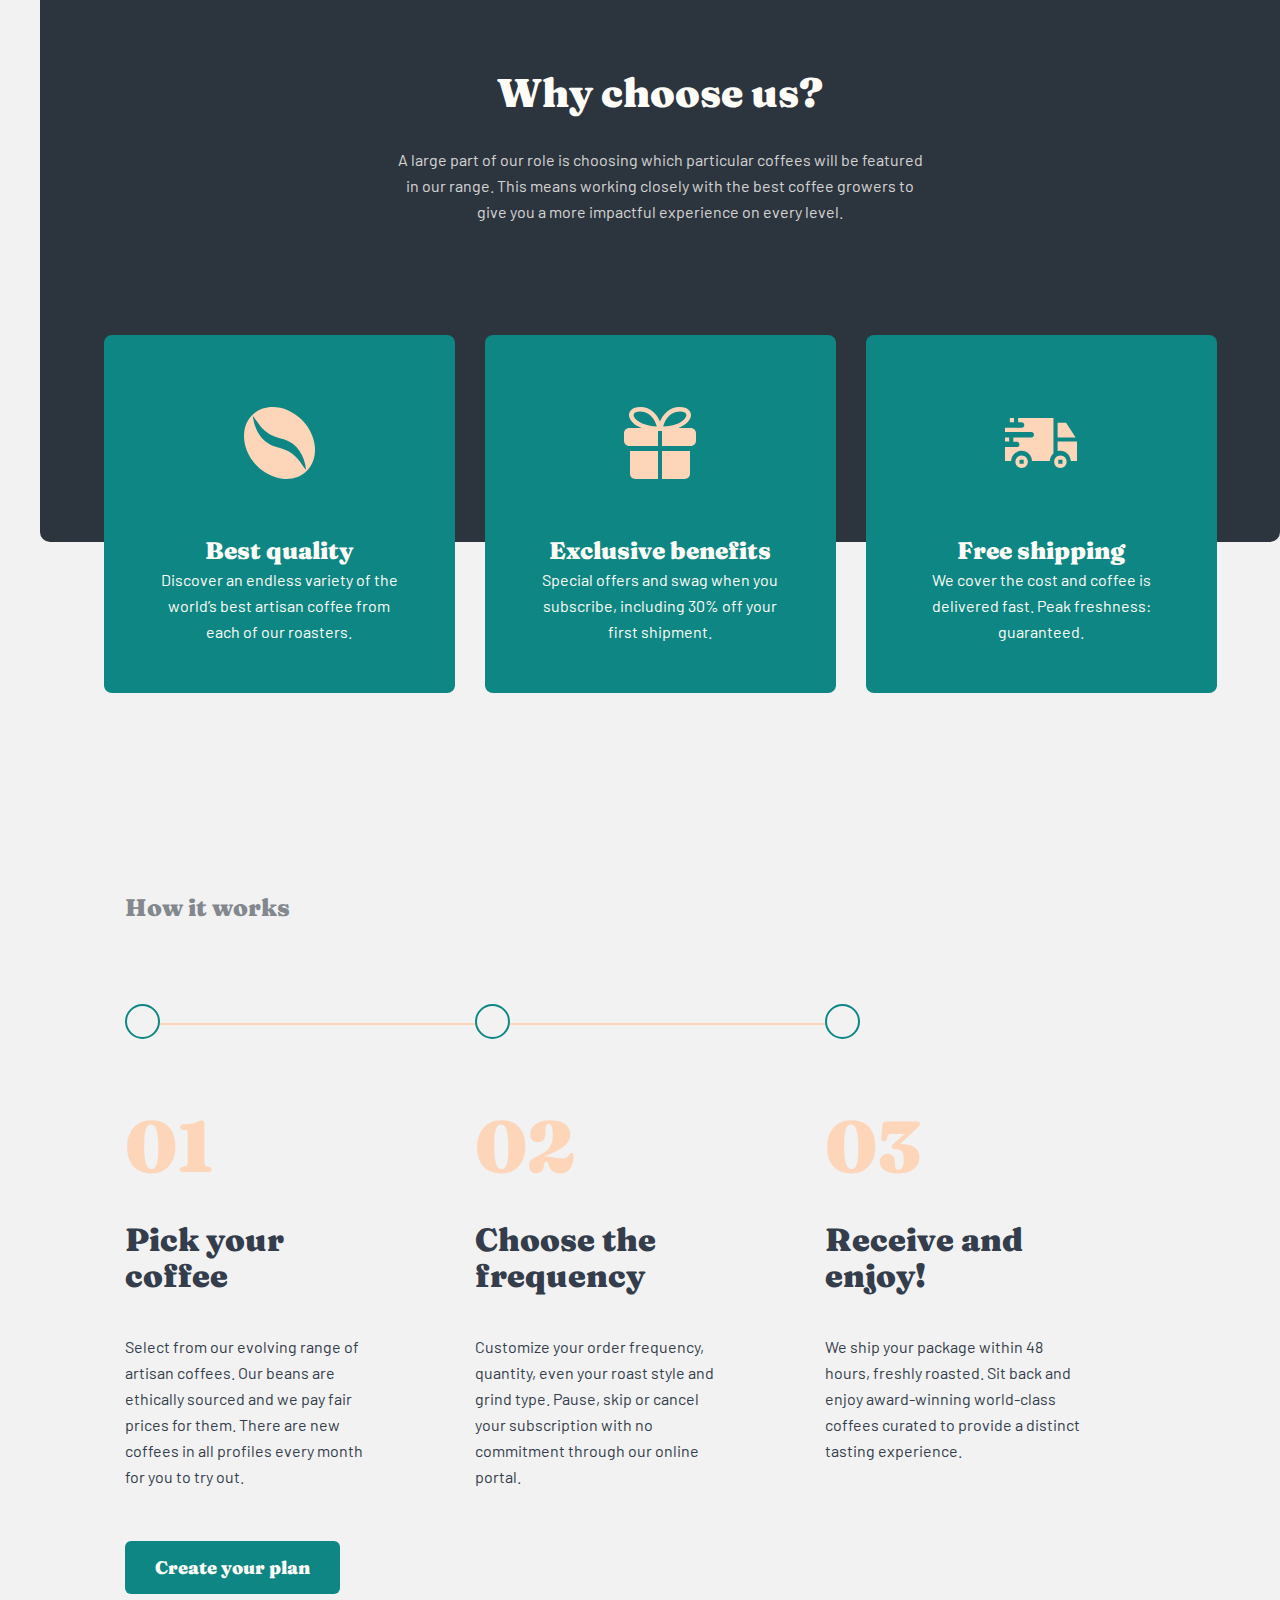
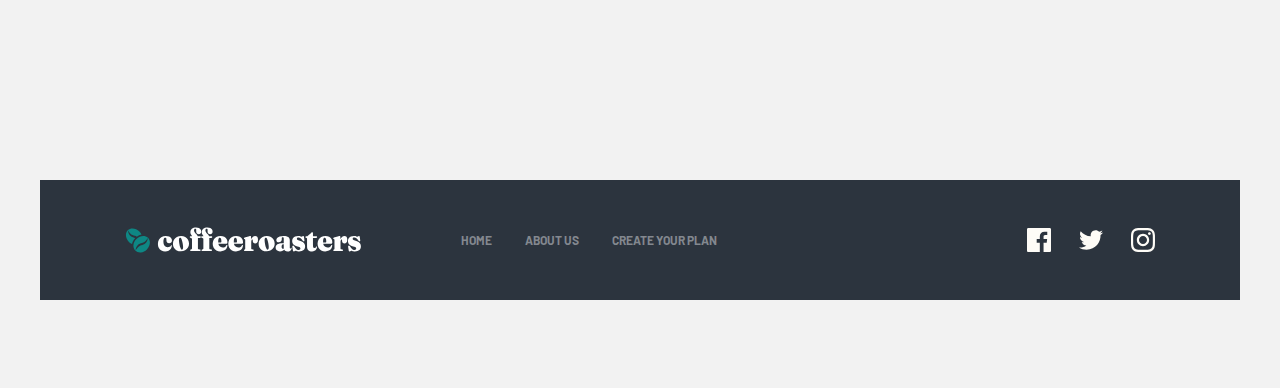
==== commit fc314cfa: "Coffe frist page" ====
--- a/index.html
+++ b/index.html
@@ -5,6 +5,8 @@
     <meta charset="UTF-8">
     <meta http-equiv="X-UA-Compatible" content="IE=edge">
     <meta name="viewport" content="width=device-width, initial-scale=1.0">
+    <link rel="stylesheet" href="./css/normalize.css">
+    <link rel="stylesheet" href="./css/mini.css">
     <link rel="stylesheet" href="./css/style.css">
     <title>Document</title>
 </head>
--- a/css/mini.css
+++ b/css/mini.css
@@ -0,0 +1 @@
+*{box-sizing:border-box}@font-face{font-family:Fraunces;font:swap;font-style:normal;font-weight:400;src:url('../fonts/fraunces-v22-latin-regular.woff2') format('woff2'),url('../fonts/fraunces-v22-latin-regular.woff') format('woff')}@font-face{font-family:Fraunces;font:swap;font-style:normal;font-weight:900;src:url('../fonts/fraunces-v22-latin-900.woff2') format('woff2'),url('../fonts/fraunces-v22-latin-900.woff') format('woff')}@font-face{font-family:Barlow;font:swap;font-style:normal;font-weight:700;src:url('../fonts/barlow-v12-latin-700.woff2') format('woff2'),url('../fonts/barlow-v12-latin-700.woff') format('woff')}@font-face{font-family:Barlow;font:swap;font-style:normal;font-weight:400;src:url('../fonts/barlow-v12-latin-regular.woff2') format('woff2'),url('../fonts/barlow-v12-latin-regular.woff') format('woff')}.visual-hidden{position:absolute;width:1px;height:1px;margin:-1;padding:0;overflow:hidden;border:0;clip:rect(0 0 0 0)}body{margin:0;padding:0;font-size:16px;overflow-x:hidden;background:#f2f2f2}.container{max-width:1240px;margin-left:auto;margin-right:auto;padding-left:20px;padding-right:20px}img{vertical-align:middle}.header__container{display:flex;justify-content:space-between;align-items:center;margin-top:45px;margin-bottom:45px}.header__list{width:283px;display:flex;align-items:center;justify-content:space-between;list-style-type:none;margin:0;padding:0}.header__nav-link{font-family:Barlow;text-decoration:none;font-style:normal;font-weight:700;font-size:12px;line-height:15px;color:#83888f;letter-spacing:.923077px;text-transform:uppercase}.hero__section{margin-bottom:136px}.hero__container{height:600px;background-image:url("./../image/header-bgi.jpg");background-repeat:no-repeat;padding:177px 702px 0 85px;border-radius:10px}.hero__right{width:493px}.hero__heading{font-family:Fraunces;font-style:normal;font-weight:900;font-size:72px;line-height:72px;color:#fefcf7;margin:0;padding:0;margin-bottom:30px}.hero__text{width:445px;font-family:Barlow;font-style:normal;font-weight:400;font-size:16px;line-height:26px;color:#fefcf7;mix-blend-mode:normal;opacity:.8;margin:0;padding:0;margin-bottom:55px}.hero__link-wrapper{display:block}.side-btn{font-family:Fraunces;text-decoration:none;font-style:normal;font-weight:900;font-size:18px;line-height:25px;text-align:center;color:#fefcf7;background:#0e8784;border-radius:6px;padding:15px 30px}.collection__section{margin-bottom:200px}.collection__container{padding-left:64.5px;padding-right:64.5px}.collection__list-wrapper{background-image:url("./../image/bgi-text.png");background-color:#f2f2f2;background-repeat:no-repeat;background-size:contain;padding-top:120px}.collection__list{display:flex;justify-content:space-between;align-items:center;list-style-type:none;margin:0;padding:0}.collection__wrapper{width:255px;display:flex;flex-direction:column;align-items:center}.collection__img{margin-bottom:70px}.collection__heading{font-family:Fraunces;font-style:normal;font-weight:900;font-size:24px;line-height:32px;color:#333d4b;margin:0;padding:0;margin-bottom:25px}.collection__text{font-family:Barlow;font-style:normal;font-weight:400;font-size:16px;line-height:26px;text-align:center;color:#333d4b;margin:0;padding:0}.choose{margin-bottom:350px}.choose__container{width:1240px;position:relative}.choose__wrapper{position:relative;display:flex;flex-direction:column;align-items:center;z-index:1;padding-top:100px;padding-bottom:317px;color:#fefcf7;background-color:#2c343e;border-radius:10px}.choose__heading{font-family:Fraunces;font-style:normal;font-weight:900;font-size:40px;line-height:48px;color:#fefcf7;margin:0;padding:0;margin-bottom:30px}.choose__text{width:540px;font-family:Barlow;font-style:normal;font-weight:400;font-size:16px;line-height:26px;color:#fefcf7;text-align:center;mix-blend-mode:normal;opacity:.8;margin:0;padding:0}.choose__list{width:1110px;position:absolute;z-index:1;width:100%;bottom:-151px;display:flex;justify-content:center;list-style-type:none;margin:0;padding:0}.choose__item{background:#0e8784;border-radius:8px;margin-right:30px}.choose__item:nth-child(1){background-image:url("./../image/coffee-bean.svg");background-repeat:no-repeat;background-position-x:center;background-position-y:72px}.choose__item:nth-child(2){background-image:url("./../image/prize.svg");background-repeat:no-repeat;background-position-x:center;background-position-y:72px}.choose__item:nth-child(3){background-image:url("./../image/car.svg");background-repeat:no-repeat;background-position-x:center;background-position-y:83px}.choose__item:last-child{margin:0}.choose__item-wrapper{padding:200px 48px 48px 48px}.choose__item-heading{font-family:Fraunces;font-style:normal;font-weight:900;font-size:24px;line-height:32px;text-align:center;color:#fefcf7;margin:0;padding:0}.choose__item-text{width:255px;font-family:Barlow;font-style:normal;font-weight:400;font-size:16px;line-height:26px;text-align:center;color:#fefcf7;margin:0;padding:0}.howwork__section{margin-bottom:200px}.howwork__container{margin-right:85px;margin-left:85px}.howwork__heading{font-family:Fraunces;font-style:normal;font-weight:900;font-size:24px;line-height:32px;color:#83888f;margin:0;padding:0;margin-bottom:80px}.howwork__list{display:flex;align-items:flex-start;list-style-type:none;margin:0;padding:0;margin-bottom:65px}.howwork__item{width:380px}.howwork__step-img{position:relative;margin-bottom:67px}.howwork__step-img::before{content:"";top:0;display:inline-block;width:31px;height:31px;border:2px solid #0e8784;background:#f2f2f2;border-radius:50%;z-index:1}.howwork__step-img::after{content:"";position:absolute;top:50%;transform:translateY(-50%);display:inline-block;width:100%;height:2px;background-color:#fdd6ba}.howwork__item:last-child .howwork__step-img::after{display:none}.howwork__item-wrapper{padding-right:95px}.howwork__item-span{display:inline-block;font-family:Fraunces;font-style:normal;font-weight:900;font-size:72px;line-height:72px;color:#fdd6ba;margin-bottom:40px}.howwork__item-heading{width:255px;font-family:Fraunces;font-style:normal;font-weight:900;font-size:32px;line-height:36px;color:#333d4b;margin:0;padding:0;margin-bottom:40px}.howwork__item-text{font-family:Barlow;font-style:normal;font-weight:400;font-size:16px;line-height:26px;color:#333d4b;margin:0;padding:0}.footer__container{display:flex;justify-content:space-between;align-items:center;background:#2c343e;padding:47px 85px;margin-bottom:88px}.footer__left{display:flex;align-items:center}.footer__list{width:283px;display:flex;align-items:center;list-style-type:none;margin:0;padding:0;margin-left:100px}.footer__item:not(:last-child){margin-right:33px}.footer__left-link{text-decoration:none;font-family:Barlow;font-style:normal;font-weight:700;font-size:12px;line-height:15px;text-transform:uppercase;color:#83888f}.footer__right-link{text-decoration:none}.footer__right-link:not(:last-child){margin-right:24px}